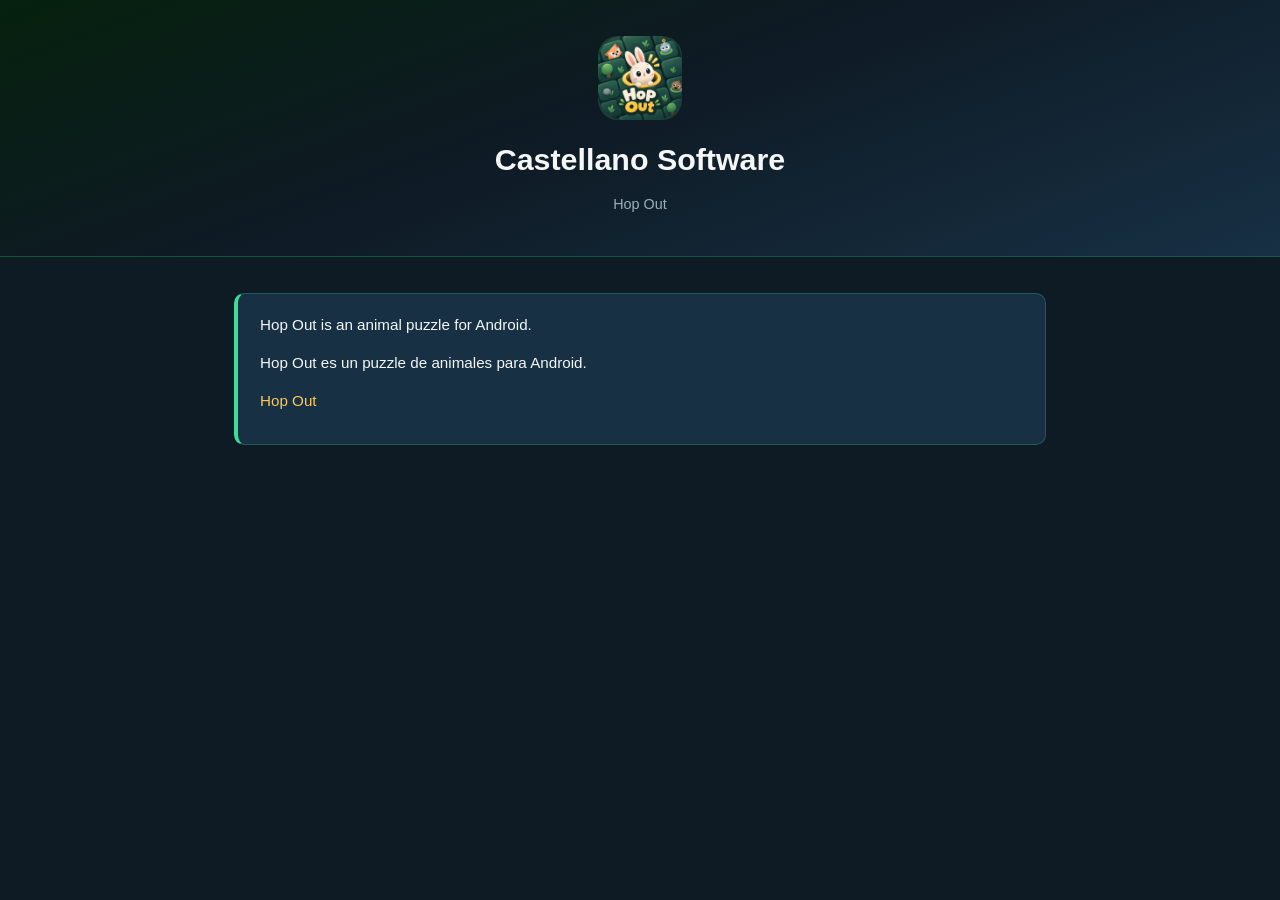
==== index.html @ d85f34c0 "Publish Hop Out pages on castellanosoftware.com. Co-authored-by: Cursor <cursoragent@cursor.com>" ====
<!doctype html>
<html lang="en">
<head>
  <meta charset="utf-8" />
  <meta name="viewport" content="width=device-width, initial-scale=1" />
  <title>Castellano Software</title>
  <link rel="stylesheet" href="style.css" />
</head>
<body>
  <header>
    <img src="icon.png" alt="Hop Out" />
    <h1>Castellano Software</h1>
    <p class="subtitle">Hop Out</p>
  </header>
  <main>
    <div class="card">
      <p>Hop Out is an animal puzzle for Android.</p>
      <p>Hop Out es un puzzle de animales para Android.</p>
      <p><a href="hop-out/">Hop Out</a></p>
    </div>
  </main>
</body>
</html>
---- style.css ----
* { box-sizing: border-box; margin: 0; padding: 0; }
body {
  font-family: 'Segoe UI', -apple-system, BlinkMacSystemFont, Roboto, Arial, sans-serif;
  background: #0E1A24;
  color: #9BB0BC;
  line-height: 1.7;
}
header {
  background: linear-gradient(160deg, #06210E 0%, #0E1A24 45%, #173044 100%);
  border-bottom: 1px solid rgba(61, 220, 151, 0.28);
  padding: 36px 24px 28px;
  text-align: center;
}
header img {
  width: 84px;
  height: 84px;
  border-radius: 20px;
  display: block;
  margin: 0 auto 14px;
}
header h1 {
  font-size: clamp(1.3rem, 4vw, 1.9rem);
  color: #F4F7F5;
  font-weight: 700;
}
header .subtitle { margin-top: 6px; color: #9BB0BC; font-size: .9rem; }
main { max-width: 860px; margin: 0 auto; padding: 36px 24px 80px; }
.card {
  background: #173044;
  border: 1px solid rgba(61, 220, 151, 0.25);
  border-left: 4px solid #3DDC97;
  border-radius: 10px;
  padding: 18px 22px;
  margin-bottom: 32px;
  color: #F4F7F5;
  font-size: .95rem;
}
nav {
  background: #173044;
  border: 1px solid rgba(61, 220, 151, 0.15);
  border-radius: 10px;
  padding: 16px 20px;
  margin-bottom: 36px;
  display: flex;
  flex-wrap: wrap;
  gap: 8px;
}
nav a {
  background: rgba(61, 220, 151, 0.1);
  border: 1px solid rgba(61, 220, 151, 0.28);
  color: #3DDC97;
  text-decoration: none;
  padding: 5px 12px;
  border-radius: 20px;
  font-size: .85rem;
  white-space: nowrap;
}
nav a:hover { background: rgba(61, 220, 151, 0.22); }
h2 {
  margin-top: 40px;
  margin-bottom: 16px;
  padding-left: 12px;
  border-left: 4px solid #FFC857;
  color: #F4F7F5;
  font-size: 1.15rem;
}
h3 { margin-top: 20px; margin-bottom: 8px; color: #3DDC97; font-size: .97rem; font-weight: 600; }
p { margin-bottom: 12px; font-size: .95rem; }
ul { padding-left: 20px; margin-bottom: 12px; }
ul li { margin-bottom: 4px; font-size: .95rem; }
.small { color: #6d8490; font-size: .82rem; margin-bottom: 24px; display: block; }
a { color: #FFC857; text-decoration: none; }
a:hover { text-decoration: underline; }
.support-block {
  background: #173044;
  border: 1px solid rgba(255, 200, 87, 0.25);
  border-left: 4px solid #FFC857;
  border-radius: 10px;
  padding: 18px 22px;
  margin-top: 28px;
  text-align: center;
}
.support-block p { margin: 0; font-size: .95rem; color: #F4F7F5; }
.support-block a { color: #FFC857; font-weight: 600; }
footer {
  text-align: center;
  padding: 24px;
  font-size: .8rem;
  color: #6d8490;
  background: #0E1A24;
  border-top: 1px solid rgba(61, 220, 151, 0.15);
}
footer a { color: #9BB0BC; margin: 0 8px; }
[dir="rtl"] ul { padding-left: 0; padding-right: 20px; }
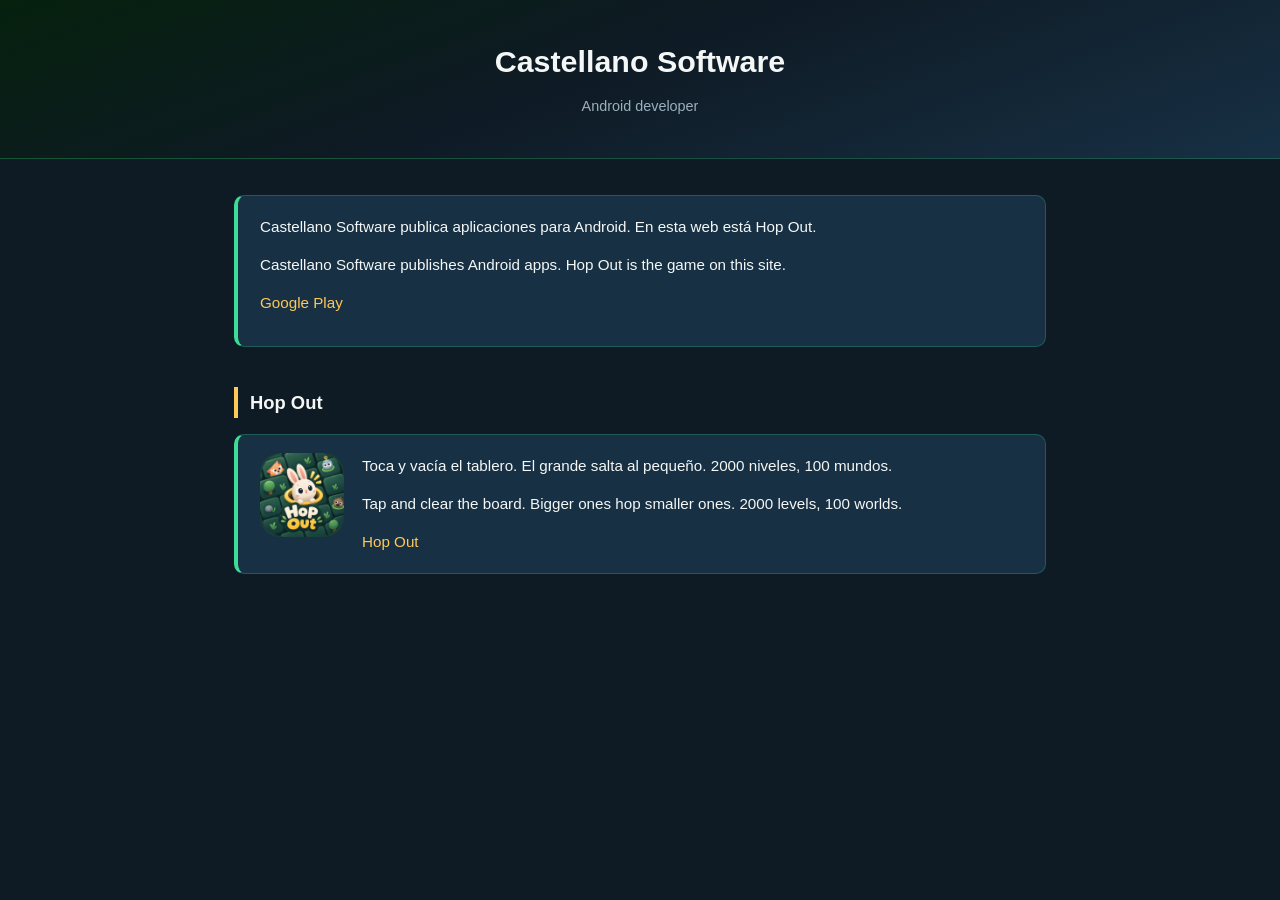
==== commit f3e4958a: "Give the studio homepage a Hop Out card and the Play developer profile. Co-authored-by: Cursor <curs" ====
--- a/index.html
+++ b/index.html
@@ -4,19 +4,29 @@
   <meta charset="utf-8" />
   <meta name="viewport" content="width=device-width, initial-scale=1" />
   <title>Castellano Software</title>
+  <meta name="description" content="Castellano Software publishes Android apps. Hop Out is an animal puzzle." />
   <link rel="stylesheet" href="style.css" />
 </head>
 <body>
   <header>
-    <img src="icon.png" alt="Hop Out" />
     <h1>Castellano Software</h1>
-    <p class="subtitle">Hop Out</p>
+    <p class="subtitle">Android developer</p>
   </header>
   <main>
     <div class="card">
-      <p>Hop Out is an animal puzzle for Android.</p>
-      <p>Hop Out es un puzzle de animales para Android.</p>
-      <p><a href="hop-out/">Hop Out</a></p>
+      <p>Castellano Software publica aplicaciones para Android. En esta web está Hop Out.</p>
+      <p>Castellano Software publishes Android apps. Hop Out is the game on this site.</p>
+      <p><a href="https://play.google.com/store/apps/dev?id=8781572297369936236">Google Play</a></p>
+    </div>
+
+    <h2>Hop Out</h2>
+    <div class="card app">
+      <img src="icon.png" alt="Hop Out" />
+      <div>
+        <p>Toca y vacía el tablero. El grande salta al pequeño. 2000 niveles, 100 mundos.</p>
+        <p>Tap and clear the board. Bigger ones hop smaller ones. 2000 levels, 100 worlds.</p>
+        <p><a href="hop-out/">Hop Out</a></p>
+      </div>
     </div>
   </main>
 </body>
--- a/style.css
+++ b/style.css
@@ -34,6 +34,21 @@
   margin-bottom: 32px;
   color: #F4F7F5;
   font-size: .95rem;
+}
+.app {
+  display: flex;
+  gap: 18px;
+  align-items: flex-start;
+}
+.app img {
+  width: 84px;
+  height: 84px;
+  border-radius: 20px;
+  flex: none;
+}
+.app p:last-child { margin-bottom: 0; }
+@media (max-width: 520px) {
+  .app { flex-direction: column; }
 }
 nav {
   background: #173044;
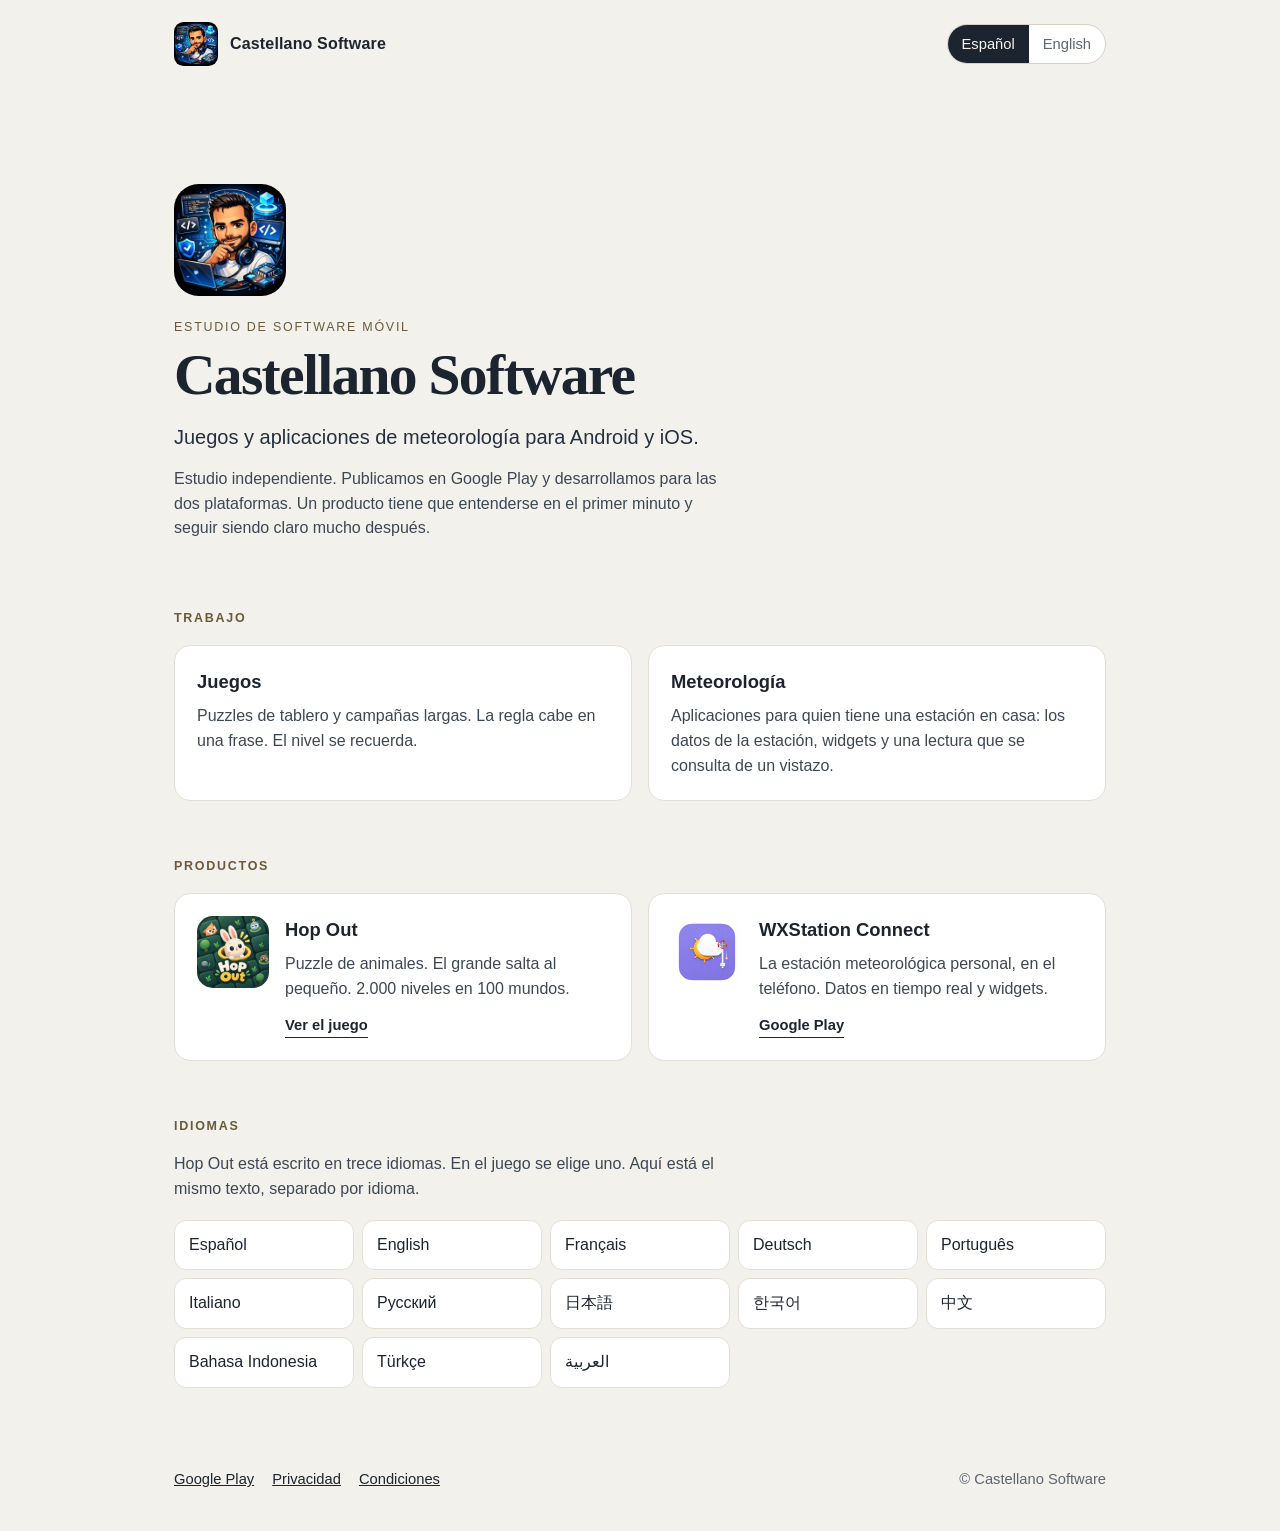
==== commit f691c7bb: "Present the studio as a games and weather practice, with the developer logo and a clear language swi" ====
--- a/index.html
+++ b/index.html
@@ -1,33 +1,130 @@
 <!doctype html>
-<html lang="en">
+<html lang="es">
 <head>
   <meta charset="utf-8" />
   <meta name="viewport" content="width=device-width, initial-scale=1" />
   <title>Castellano Software</title>
-  <meta name="description" content="Castellano Software publishes Android apps. Hop Out is an animal puzzle." />
+  <meta name="description" content="Estudio independiente de juegos y aplicaciones de meteorología para Android y iOS." />
   <link rel="stylesheet" href="style.css" />
 </head>
 <body>
-  <header>
-    <h1>Castellano Software</h1>
-    <p class="subtitle">Android developer</p>
+  <header class="bar">
+    <a class="brand" href="./">
+      <img src="logo.jpg" alt="" width="44" height="44" />
+      <span>Castellano Software</span>
+    </a>
+    <div class="lang" role="group" aria-label="Idioma">
+      <button type="button" data-set-lang="es">Español</button>
+      <button type="button" data-set-lang="en">English</button>
+    </div>
   </header>
+
   <main>
-    <div class="card">
-      <p>Castellano Software publica aplicaciones para Android. En esta web está Hop Out.</p>
-      <p>Castellano Software publishes Android apps. Hop Out is the game on this site.</p>
-      <p><a href="https://play.google.com/store/apps/dev?id=8781572297369936236">Google Play</a></p>
-    </div>
+    <section class="hero">
+      <img class="portrait" src="logo.jpg" alt="Castellano Software" width="112" height="112" />
+      <p class="kicker" lang="es">Estudio de software móvil</p>
+      <p class="kicker" lang="en">Mobile software studio</p>
+      <h1>Castellano Software</h1>
+      <p class="lead" lang="es">Juegos y aplicaciones de meteorología para Android y iOS.</p>
+      <p class="lead" lang="en">Games and weather applications for Android and iOS.</p>
+      <p class="prose" lang="es">Estudio independiente. Publicamos en Google Play y desarrollamos para las dos plataformas. Un producto tiene que entenderse en el primer minuto y seguir siendo claro mucho después.</p>
+      <p class="prose" lang="en">An independent studio. We publish on Google Play and we build for both platforms. A product has to be clear in the first minute, and still clear long after that.</p>
+    </section>
 
-    <h2>Hop Out</h2>
-    <div class="card app">
-      <img src="icon.png" alt="Hop Out" />
-      <div>
-        <p>Toca y vacía el tablero. El grande salta al pequeño. 2000 niveles, 100 mundos.</p>
-        <p>Tap and clear the board. Bigger ones hop smaller ones. 2000 levels, 100 worlds.</p>
-        <p><a href="hop-out/">Hop Out</a></p>
+    <section>
+      <h2 lang="es">Trabajo</h2>
+      <h2 lang="en">Work</h2>
+      <div class="split">
+        <article>
+          <h3 lang="es">Juegos</h3>
+          <h3 lang="en">Games</h3>
+          <p lang="es">Puzzles de tablero y campañas largas. La regla cabe en una frase. El nivel se recuerda.</p>
+          <p lang="en">Board puzzles and long campaigns. The rule fits in one sentence. The level stays with you.</p>
+        </article>
+        <article>
+          <h3 lang="es">Meteorología</h3>
+          <h3 lang="en">Weather</h3>
+          <p lang="es">Aplicaciones para quien tiene una estación en casa: los datos de la estación, widgets y una lectura que se consulta de un vistazo.</p>
+          <p lang="en">Applications for a home weather station: the station’s own data, widgets, and a reading you can take in at a glance.</p>
+        </article>
       </div>
-    </div>
+    </section>
+
+    <section>
+      <h2 lang="es">Productos</h2>
+      <h2 lang="en">Products</h2>
+      <div class="products">
+        <a class="product" href="hop-out/">
+          <img src="icon.png" alt="" width="72" height="72" />
+          <div>
+            <h3>Hop Out</h3>
+            <p lang="es">Puzzle de animales. El grande salta al pequeño. 2.000 niveles en 100 mundos.</p>
+            <p lang="en">An animal puzzle. Bigger ones hop smaller ones. 2,000 levels in 100 worlds.</p>
+            <span class="more" lang="es">Ver el juego</span>
+            <span class="more" lang="en">See the game</span>
+          </div>
+        </a>
+        <a class="product" href="https://play.google.com/store/apps/details?id=com.ignaciocastellano.estacionmeteorologica">
+          <img src="wxstation.png" alt="" width="72" height="72" />
+          <div>
+            <h3>WXStation Connect</h3>
+            <p lang="es">La estación meteorológica personal, en el teléfono. Datos en tiempo real y widgets.</p>
+            <p lang="en">Your personal weather station, on the phone. Live data and widgets.</p>
+            <span class="more">Google Play</span>
+          </div>
+        </a>
+      </div>
+    </section>
+
+    <section>
+      <h2 lang="es">Idiomas</h2>
+      <h2 lang="en">Languages</h2>
+      <p class="prose" lang="es">Hop Out está escrito en trece idiomas. En el juego se elige uno. Aquí está el mismo texto, separado por idioma.</p>
+      <p class="prose" lang="en">Hop Out is written in thirteen languages. The game uses one of them. The same text is here, one language at a time.</p>
+      <ul class="langs">
+        <li><a href="hop-out/#es">Español</a></li>
+        <li><a href="hop-out/#en">English</a></li>
+        <li><a href="hop-out/#fr">Français</a></li>
+        <li><a href="hop-out/#de">Deutsch</a></li>
+        <li><a href="hop-out/#pt">Português</a></li>
+        <li><a href="hop-out/#it">Italiano</a></li>
+        <li><a href="hop-out/#ru">Русский</a></li>
+        <li><a href="hop-out/#ja">日本語</a></li>
+        <li><a href="hop-out/#ko">한국어</a></li>
+        <li><a href="hop-out/#zh">中文</a></li>
+        <li><a href="hop-out/#id">Bahasa Indonesia</a></li>
+        <li><a href="hop-out/#tr">Türkçe</a></li>
+        <li><a href="hop-out/#ar">العربية</a></li>
+      </ul>
+    </section>
   </main>
+
+  <footer>
+    <a href="https://play.google.com/store/apps/dev?id=8781572297369936236">Google Play</a>
+    <a href="hop-out/privacy/">
+      <span lang="es">Privacidad</span>
+      <span lang="en">Privacy</span>
+    </a>
+    <a href="hop-out/terms/">
+      <span lang="es">Condiciones</span>
+      <span lang="en">Terms</span>
+    </a>
+    <p>© Castellano Software</p>
+  </footer>
+
+  <script>
+    (function () {
+      var key = 'cs-lang';
+      var saved = localStorage.getItem(key);
+      if (saved === 'en' || saved === 'es') document.documentElement.lang = saved;
+      document.querySelectorAll('[data-set-lang]').forEach(function (btn) {
+        btn.addEventListener('click', function () {
+          var lang = btn.getAttribute('data-set-lang');
+          document.documentElement.lang = lang;
+          localStorage.setItem(key, lang);
+        });
+      });
+    })();
+  </script>
 </body>
 </html>
--- a/style.css
+++ b/style.css
@@ -1,109 +1,190 @@
 * { box-sizing: border-box; margin: 0; padding: 0; }
+
+html { scroll-behavior: smooth; }
+
 body {
-  font-family: 'Segoe UI', -apple-system, BlinkMacSystemFont, Roboto, Arial, sans-serif;
-  background: #0E1A24;
-  color: #9BB0BC;
-  line-height: 1.7;
+  font-family: "Avenir Next", "Segoe UI", sans-serif;
+  background: #f3f1ec;
+  color: #1c2430;
+  line-height: 1.55;
+  min-height: 100vh;
 }
-header {
-  background: linear-gradient(160deg, #06210E 0%, #0E1A24 45%, #173044 100%);
-  border-bottom: 1px solid rgba(61, 220, 151, 0.28);
-  padding: 36px 24px 28px;
-  text-align: center;
+
+html[lang="es"] [lang="en"] { display: none; }
+html[lang="en"] [lang="es"] { display: none; }
+
+a { color: inherit; }
+
+.bar {
+  display: flex;
+  align-items: center;
+  justify-content: space-between;
+  gap: 16px;
+  max-width: 980px;
+  margin: 0 auto;
+  padding: 22px 24px;
 }
-header img {
-  width: 84px;
-  height: 84px;
-  border-radius: 20px;
+
+.brand {
+  display: flex;
+  align-items: center;
+  gap: 12px;
+  text-decoration: none;
+  font-weight: 600;
+  letter-spacing: 0.01em;
+}
+
+.brand img,
+.portrait,
+.product img {
+  border-radius: 22%;
+  object-fit: cover;
   display: block;
-  margin: 0 auto 14px;
 }
-header h1 {
-  font-size: clamp(1.3rem, 4vw, 1.9rem);
-  color: #F4F7F5;
-  font-weight: 700;
+
+.lang {
+  display: flex;
+  border: 1px solid #d5d0c6;
+  border-radius: 999px;
+  overflow: hidden;
+  background: #fff;
 }
-header .subtitle { margin-top: 6px; color: #9BB0BC; font-size: .9rem; }
-main { max-width: 860px; margin: 0 auto; padding: 36px 24px 80px; }
-.card {
-  background: #173044;
-  border: 1px solid rgba(61, 220, 151, 0.25);
-  border-left: 4px solid #3DDC97;
-  border-radius: 10px;
-  padding: 18px 22px;
-  margin-bottom: 32px;
-  color: #F4F7F5;
-  font-size: .95rem;
+
+.lang button {
+  appearance: none;
+  border: 0;
+  background: transparent;
+  color: #5c6570;
+  font: inherit;
+  font-size: 0.92rem;
+  padding: 8px 14px;
+  cursor: pointer;
 }
-.app {
+
+html[lang="es"] [data-set-lang="es"],
+html[lang="en"] [data-set-lang="en"] {
+  background: #1c2430;
+  color: #f7f4ee;
+}
+
+main {
+  max-width: 980px;
+  margin: 0 auto;
+  padding: 12px 24px 72px;
+}
+
+.hero { padding: 28px 0 12px; max-width: 640px; }
+
+.portrait { margin-bottom: 22px; }
+
+.kicker {
+  font-size: 0.78rem;
+  letter-spacing: 0.14em;
+  text-transform: uppercase;
+  color: #6a5a3a;
+  margin-bottom: 8px;
+}
+
+h1 {
+  font-family: Palatino, "Palatino Linotype", "Iowan Old Style", Georgia, serif;
+  font-size: clamp(2.4rem, 6vw, 3.6rem);
+  font-weight: 600;
+  letter-spacing: -0.03em;
+  line-height: 1.05;
+}
+
+.lead {
+  margin-top: 16px;
+  font-size: 1.25rem;
+  color: #243041;
+}
+
+.prose {
+  margin-top: 14px;
+  color: #3d4754;
+  max-width: 62ch;
+}
+
+section { margin-top: 56px; }
+
+h2 {
+  font-size: 0.78rem;
+  letter-spacing: 0.14em;
+  text-transform: uppercase;
+  color: #6a5a3a;
+  margin-bottom: 16px;
+}
+
+.split, .products {
+  display: grid;
+  grid-template-columns: 1fr 1fr;
+  gap: 16px;
+}
+
+article, .product {
+  background: #fff;
+  border: 1px solid #e4dfd6;
+  border-radius: 16px;
+  padding: 22px;
+}
+
+h3 { font-size: 1.15rem; margin-bottom: 8px; }
+
+article p, .product p { color: #3d4754; }
+
+.product {
   display: flex;
-  gap: 18px;
+  gap: 16px;
+  text-decoration: none;
   align-items: flex-start;
 }
-.app img {
-  width: 84px;
-  height: 84px;
-  border-radius: 20px;
-  flex: none;
+
+.product:hover { border-color: #1c2430; }
+
+.more {
+  display: inline-block;
+  margin-top: 12px;
+  font-size: 0.92rem;
+  font-weight: 600;
+  border-bottom: 1px solid #1c2430;
 }
-.app p:last-child { margin-bottom: 0; }
-@media (max-width: 520px) {
-  .app { flex-direction: column; }
+
+.langs {
+  list-style: none;
+  display: grid;
+  grid-template-columns: repeat(auto-fill, minmax(150px, 1fr));
+  gap: 8px;
+  margin-top: 18px;
 }
-nav {
-  background: #173044;
-  border: 1px solid rgba(61, 220, 151, 0.15);
-  border-radius: 10px;
-  padding: 16px 20px;
-  margin-bottom: 36px;
+
+.langs a {
+  display: block;
+  background: #fff;
+  border: 1px solid #e4dfd6;
+  border-radius: 12px;
+  padding: 12px 14px;
+  text-decoration: none;
+}
+
+.langs a:hover { border-color: #1c2430; }
+
+footer {
+  max-width: 980px;
+  margin: 0 auto;
+  padding: 8px 24px 40px;
   display: flex;
   flex-wrap: wrap;
-  gap: 8px;
+  gap: 8px 18px;
+  align-items: center;
+  color: #5c6570;
+  font-size: 0.92rem;
 }
-nav a {
-  background: rgba(61, 220, 151, 0.1);
-  border: 1px solid rgba(61, 220, 151, 0.28);
-  color: #3DDC97;
-  text-decoration: none;
-  padding: 5px 12px;
-  border-radius: 20px;
-  font-size: .85rem;
-  white-space: nowrap;
+
+footer a { color: #1c2430; }
+
+footer p { margin-left: auto; }
+
+@media (max-width: 720px) {
+  .split, .products { grid-template-columns: 1fr; }
+  footer p { margin-left: 0; }
 }
-nav a:hover { background: rgba(61, 220, 151, 0.22); }
-h2 {
-  margin-top: 40px;
-  margin-bottom: 16px;
-  padding-left: 12px;
-  border-left: 4px solid #FFC857;
-  color: #F4F7F5;
-  font-size: 1.15rem;
-}
-h3 { margin-top: 20px; margin-bottom: 8px; color: #3DDC97; font-size: .97rem; font-weight: 600; }
-p { margin-bottom: 12px; font-size: .95rem; }
-ul { padding-left: 20px; margin-bottom: 12px; }
-ul li { margin-bottom: 4px; font-size: .95rem; }
-.small { color: #6d8490; font-size: .82rem; margin-bottom: 24px; display: block; }
-a { color: #FFC857; text-decoration: none; }
-a:hover { text-decoration: underline; }
-.support-block {
-  background: #173044;
-  border: 1px solid rgba(255, 200, 87, 0.25);
-  border-left: 4px solid #FFC857;
-  border-radius: 10px;
-  padding: 18px 22px;
-  margin-top: 28px;
-  text-align: center;
-}
-.support-block p { margin: 0; font-size: .95rem; color: #F4F7F5; }
-.support-block a { color: #FFC857; font-weight: 600; }
-footer {
-  text-align: center;
-  padding: 24px;
-  font-size: .8rem;
-  color: #6d8490;
-  background: #0E1A24;
-  border-top: 1px solid rgba(61, 220, 151, 0.15);
-}
-footer a { color: #9BB0BC; margin: 0 8px; }
-[dir="rtl"] ul { padding-left: 0; padding-right: 20px; }
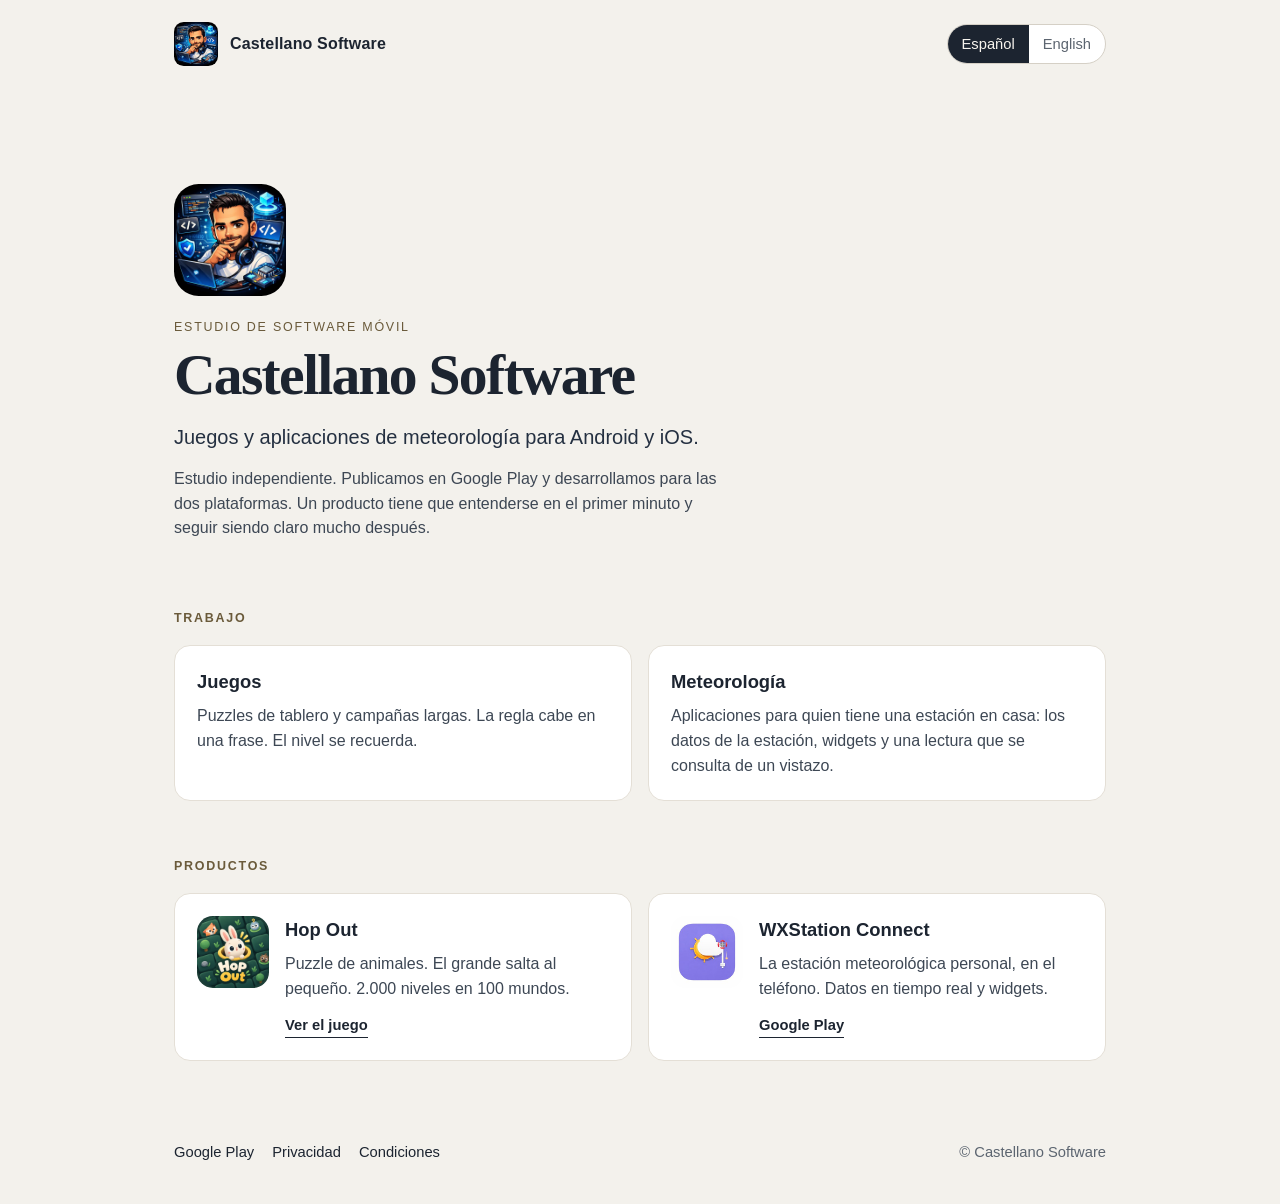
==== commit 3f780ecd: "Show the studio site in one language at a time." ====
--- a/index.html
+++ b/index.html
@@ -5,7 +5,16 @@
   <meta name="viewport" content="width=device-width, initial-scale=1" />
   <title>Castellano Software</title>
   <meta name="description" content="Estudio independiente de juegos y aplicaciones de meteorología para Android y iOS." />
-  <link rel="stylesheet" href="style.css" />
+  <link rel="stylesheet" href="style.css?v=5" />
+  <style>
+    .sheet { display: none !important; }
+    #es:target, #en:target { display: block !important; }
+    body:not(:has(:target)) #es { display: block !important; }
+    body:has(#en:target) a[href="#es"],
+    body:not(:has(#en:target)) a[href="#en"] { background: transparent; color: #5c6570; }
+    body:has(#en:target) a[href="#en"],
+    body:not(:has(#en:target)) a[href="#es"] { background: #1c2430; color: #f7f4ee; }
+  </style>
 </head>
 <body>
   <header class="bar">
@@ -13,118 +22,114 @@
       <img src="logo.jpg" alt="" width="44" height="44" />
       <span>Castellano Software</span>
     </a>
-    <div class="lang" role="group" aria-label="Idioma">
-      <button type="button" data-set-lang="es">Español</button>
-      <button type="button" data-set-lang="en">English</button>
-    </div>
+    <nav class="lang" aria-label="Idioma">
+      <a href="#es">Español</a>
+      <a href="#en">English</a>
+    </nav>
   </header>
 
-  <main>
-    <section class="hero">
-      <img class="portrait" src="logo.jpg" alt="Castellano Software" width="112" height="112" />
-      <p class="kicker" lang="es">Estudio de software móvil</p>
-      <p class="kicker" lang="en">Mobile software studio</p>
-      <h1>Castellano Software</h1>
-      <p class="lead" lang="es">Juegos y aplicaciones de meteorología para Android y iOS.</p>
-      <p class="lead" lang="en">Games and weather applications for Android and iOS.</p>
-      <p class="prose" lang="es">Estudio independiente. Publicamos en Google Play y desarrollamos para las dos plataformas. Un producto tiene que entenderse en el primer minuto y seguir siendo claro mucho después.</p>
-      <p class="prose" lang="en">An independent studio. We publish on Google Play and we build for both platforms. A product has to be clear in the first minute, and still clear long after that.</p>
-    </section>
+  <div id="es" class="sheet">
+    <main>
+      <section class="hero">
+        <img class="portrait" src="logo.jpg" alt="Castellano Software" width="112" height="112" />
+        <p class="kicker">Estudio de software móvil</p>
+        <h1>Castellano Software</h1>
+        <p class="lead">Juegos y aplicaciones de meteorología para Android y iOS.</p>
+        <p class="prose">Estudio independiente. Publicamos en Google Play y desarrollamos para las dos plataformas. Un producto tiene que entenderse en el primer minuto y seguir siendo claro mucho después.</p>
+      </section>
+      <section>
+        <h2>Trabajo</h2>
+        <div class="split">
+          <article>
+            <h3>Juegos</h3>
+            <p>Puzzles de tablero y campañas largas. La regla cabe en una frase. El nivel se recuerda.</p>
+          </article>
+          <article>
+            <h3>Meteorología</h3>
+            <p>Aplicaciones para quien tiene una estación en casa: los datos de la estación, widgets y una lectura que se consulta de un vistazo.</p>
+          </article>
+        </div>
+      </section>
+      <section>
+        <h2>Productos</h2>
+        <div class="products">
+          <a class="product" href="hop-out/">
+            <img src="icon.png" alt="" width="72" height="72" />
+            <div>
+              <h3>Hop Out</h3>
+              <p>Puzzle de animales. El grande salta al pequeño. 2.000 niveles en 100 mundos.</p>
+              <span class="more">Ver el juego</span>
+            </div>
+          </a>
+          <a class="product" href="https://play.google.com/store/apps/details?id=com.ignaciocastellano.estacionmeteorologica">
+            <img src="wxstation.png" alt="" width="72" height="72" />
+            <div>
+              <h3>WXStation Connect</h3>
+              <p>La estación meteorológica personal, en el teléfono. Datos en tiempo real y widgets.</p>
+              <span class="more">Google Play</span>
+            </div>
+          </a>
+        </div>
+      </section>
+    </main>
+    <footer>
+      <a href="https://play.google.com/store/apps/dev?id=8781572297369936236">Google Play</a>
+      <a href="hop-out/privacy/">Privacidad</a>
+      <a href="hop-out/terms/">Condiciones</a>
+      <p>© Castellano Software</p>
+    </footer>
+  </div>
 
-    <section>
-      <h2 lang="es">Trabajo</h2>
-      <h2 lang="en">Work</h2>
-      <div class="split">
-        <article>
-          <h3 lang="es">Juegos</h3>
-          <h3 lang="en">Games</h3>
-          <p lang="es">Puzzles de tablero y campañas largas. La regla cabe en una frase. El nivel se recuerda.</p>
-          <p lang="en">Board puzzles and long campaigns. The rule fits in one sentence. The level stays with you.</p>
-        </article>
-        <article>
-          <h3 lang="es">Meteorología</h3>
-          <h3 lang="en">Weather</h3>
-          <p lang="es">Aplicaciones para quien tiene una estación en casa: los datos de la estación, widgets y una lectura que se consulta de un vistazo.</p>
-          <p lang="en">Applications for a home weather station: the station’s own data, widgets, and a reading you can take in at a glance.</p>
-        </article>
-      </div>
-    </section>
-
-    <section>
-      <h2 lang="es">Productos</h2>
-      <h2 lang="en">Products</h2>
-      <div class="products">
-        <a class="product" href="hop-out/">
-          <img src="icon.png" alt="" width="72" height="72" />
-          <div>
-            <h3>Hop Out</h3>
-            <p lang="es">Puzzle de animales. El grande salta al pequeño. 2.000 niveles en 100 mundos.</p>
-            <p lang="en">An animal puzzle. Bigger ones hop smaller ones. 2,000 levels in 100 worlds.</p>
-            <span class="more" lang="es">Ver el juego</span>
-            <span class="more" lang="en">See the game</span>
-          </div>
-        </a>
-        <a class="product" href="https://play.google.com/store/apps/details?id=com.ignaciocastellano.estacionmeteorologica">
-          <img src="wxstation.png" alt="" width="72" height="72" />
-          <div>
-            <h3>WXStation Connect</h3>
-            <p lang="es">La estación meteorológica personal, en el teléfono. Datos en tiempo real y widgets.</p>
-            <p lang="en">Your personal weather station, on the phone. Live data and widgets.</p>
-            <span class="more">Google Play</span>
-          </div>
-        </a>
-      </div>
-    </section>
-
-    <section>
-      <h2 lang="es">Idiomas</h2>
-      <h2 lang="en">Languages</h2>
-      <p class="prose" lang="es">Hop Out está escrito en trece idiomas. En el juego se elige uno. Aquí está el mismo texto, separado por idioma.</p>
-      <p class="prose" lang="en">Hop Out is written in thirteen languages. The game uses one of them. The same text is here, one language at a time.</p>
-      <ul class="langs">
-        <li><a href="hop-out/#es">Español</a></li>
-        <li><a href="hop-out/#en">English</a></li>
-        <li><a href="hop-out/#fr">Français</a></li>
-        <li><a href="hop-out/#de">Deutsch</a></li>
-        <li><a href="hop-out/#pt">Português</a></li>
-        <li><a href="hop-out/#it">Italiano</a></li>
-        <li><a href="hop-out/#ru">Русский</a></li>
-        <li><a href="hop-out/#ja">日本語</a></li>
-        <li><a href="hop-out/#ko">한국어</a></li>
-        <li><a href="hop-out/#zh">中文</a></li>
-        <li><a href="hop-out/#id">Bahasa Indonesia</a></li>
-        <li><a href="hop-out/#tr">Türkçe</a></li>
-        <li><a href="hop-out/#ar">العربية</a></li>
-      </ul>
-    </section>
-  </main>
-
-  <footer>
-    <a href="https://play.google.com/store/apps/dev?id=8781572297369936236">Google Play</a>
-    <a href="hop-out/privacy/">
-      <span lang="es">Privacidad</span>
-      <span lang="en">Privacy</span>
-    </a>
-    <a href="hop-out/terms/">
-      <span lang="es">Condiciones</span>
-      <span lang="en">Terms</span>
-    </a>
-    <p>© Castellano Software</p>
-  </footer>
-
-  <script>
-    (function () {
-      var key = 'cs-lang';
-      var saved = localStorage.getItem(key);
-      if (saved === 'en' || saved === 'es') document.documentElement.lang = saved;
-      document.querySelectorAll('[data-set-lang]').forEach(function (btn) {
-        btn.addEventListener('click', function () {
-          var lang = btn.getAttribute('data-set-lang');
-          document.documentElement.lang = lang;
-          localStorage.setItem(key, lang);
-        });
-      });
-    })();
-  </script>
+  <div id="en" class="sheet">
+    <main>
+      <section class="hero">
+        <img class="portrait" src="logo.jpg" alt="Castellano Software" width="112" height="112" />
+        <p class="kicker">Mobile software studio</p>
+        <h1>Castellano Software</h1>
+        <p class="lead">Games and weather applications for Android and iOS.</p>
+        <p class="prose">An independent studio. We publish on Google Play and we build for both platforms. A product has to be clear in the first minute, and still clear long after that.</p>
+      </section>
+      <section>
+        <h2>Work</h2>
+        <div class="split">
+          <article>
+            <h3>Games</h3>
+            <p>Board puzzles and long campaigns. The rule fits in one sentence. The level stays with you.</p>
+          </article>
+          <article>
+            <h3>Weather</h3>
+            <p>Applications for a home weather station: the station’s own data, widgets, and a reading you can take in at a glance.</p>
+          </article>
+        </div>
+      </section>
+      <section>
+        <h2>Products</h2>
+        <div class="products">
+          <a class="product" href="hop-out/">
+            <img src="icon.png" alt="" width="72" height="72" />
+            <div>
+              <h3>Hop Out</h3>
+              <p>An animal puzzle. Bigger ones hop smaller ones. 2,000 levels in 100 worlds.</p>
+              <span class="more">See the game</span>
+            </div>
+          </a>
+          <a class="product" href="https://play.google.com/store/apps/details?id=com.ignaciocastellano.estacionmeteorologica">
+            <img src="wxstation.png" alt="" width="72" height="72" />
+            <div>
+              <h3>WXStation Connect</h3>
+              <p>Your personal weather station, on the phone. Live data and widgets.</p>
+              <span class="more">Google Play</span>
+            </div>
+          </a>
+        </div>
+      </section>
+    </main>
+    <footer>
+      <a href="https://play.google.com/store/apps/dev?id=8781572297369936236">Google Play</a>
+      <a href="hop-out/privacy/">Privacy</a>
+      <a href="hop-out/terms/">Terms</a>
+      <p>© Castellano Software</p>
+    </footer>
+  </div>
 </body>
 </html>
--- a/style.css
+++ b/style.css
@@ -10,10 +10,7 @@
   min-height: 100vh;
 }
 
-html[lang="es"] [lang="en"] { display: none; }
-html[lang="en"] [lang="es"] { display: none; }
-
-a { color: inherit; }
+a { color: inherit; text-decoration: none; }
 
 .bar {
   display: flex;
@@ -50,21 +47,10 @@
   background: #fff;
 }
 
-.lang button {
-  appearance: none;
-  border: 0;
-  background: transparent;
+.lang a {
   color: #5c6570;
-  font: inherit;
   font-size: 0.92rem;
   padding: 8px 14px;
-  cursor: pointer;
-}
-
-html[lang="es"] [data-set-lang="es"],
-html[lang="en"] [data-set-lang="en"] {
-  background: #1c2430;
-  color: #f7f4ee;
 }
 
 main {
@@ -149,25 +135,6 @@
   border-bottom: 1px solid #1c2430;
 }
 
-.langs {
-  list-style: none;
-  display: grid;
-  grid-template-columns: repeat(auto-fill, minmax(150px, 1fr));
-  gap: 8px;
-  margin-top: 18px;
-}
-
-.langs a {
-  display: block;
-  background: #fff;
-  border: 1px solid #e4dfd6;
-  border-radius: 12px;
-  padding: 12px 14px;
-  text-decoration: none;
-}
-
-.langs a:hover { border-color: #1c2430; }
-
 footer {
   max-width: 980px;
   margin: 0 auto;
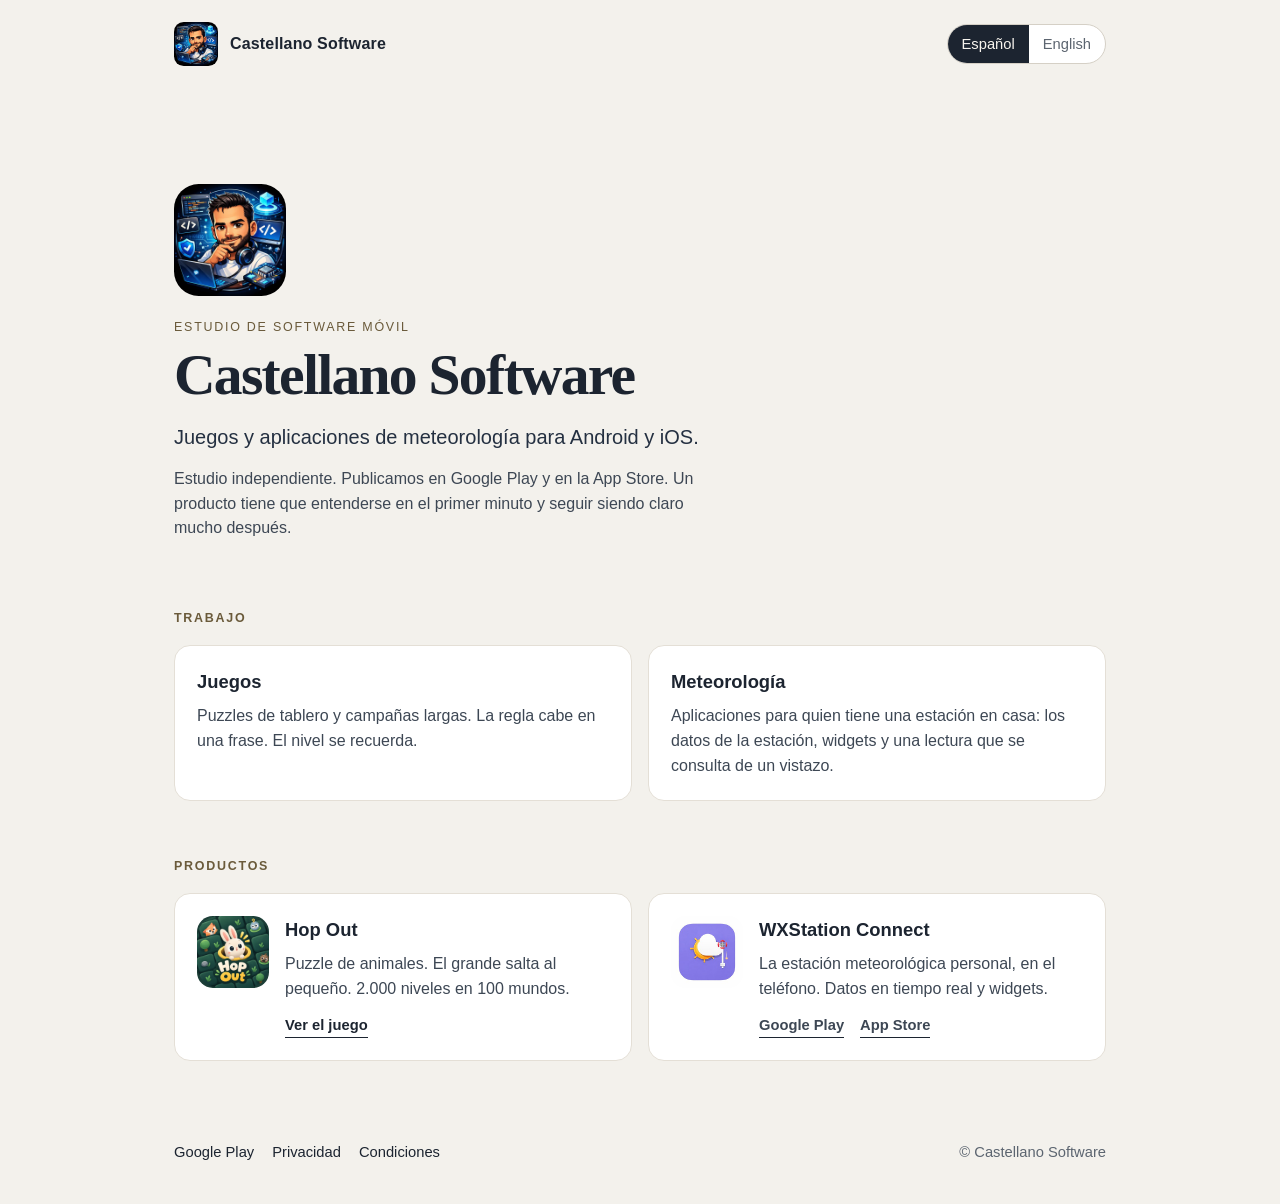
==== commit 5713507e: "Say the studio publishes on Google Play and the App Store, and link WXStation Connect to both." ====
--- a/index.html
+++ b/index.html
@@ -5,7 +5,7 @@
   <meta name="viewport" content="width=device-width, initial-scale=1" />
   <title>Castellano Software</title>
   <meta name="description" content="Estudio independiente de juegos y aplicaciones de meteorología para Android y iOS." />
-  <link rel="stylesheet" href="style.css?v=5" />
+  <link rel="stylesheet" href="style.css?v=6" />
   <style>
     .sheet { display: none !important; }
     #es:target, #en:target { display: block !important; }
@@ -35,7 +35,7 @@
         <p class="kicker">Estudio de software móvil</p>
         <h1>Castellano Software</h1>
         <p class="lead">Juegos y aplicaciones de meteorología para Android y iOS.</p>
-        <p class="prose">Estudio independiente. Publicamos en Google Play y desarrollamos para las dos plataformas. Un producto tiene que entenderse en el primer minuto y seguir siendo claro mucho después.</p>
+        <p class="prose">Estudio independiente. Publicamos en Google Play y en la App Store. Un producto tiene que entenderse en el primer minuto y seguir siendo claro mucho después.</p>
       </section>
       <section>
         <h2>Trabajo</h2>
@@ -61,14 +61,17 @@
               <span class="more">Ver el juego</span>
             </div>
           </a>
-          <a class="product" href="https://play.google.com/store/apps/details?id=com.ignaciocastellano.estacionmeteorologica">
+          <div class="product">
             <img src="wxstation.png" alt="" width="72" height="72" />
             <div>
               <h3>WXStation Connect</h3>
               <p>La estación meteorológica personal, en el teléfono. Datos en tiempo real y widgets.</p>
-              <span class="more">Google Play</span>
+              <p class="stores">
+                <a class="more" href="https://play.google.com/store/apps/details?id=com.ignaciocastellano.estacionmeteorologica">Google Play</a>
+                <a class="more" href="https://apps.apple.com/app/wxstation-connect/id6780452917">App Store</a>
+              </p>
             </div>
-          </a>
+          </div>
         </div>
       </section>
     </main>
@@ -87,7 +90,7 @@
         <p class="kicker">Mobile software studio</p>
         <h1>Castellano Software</h1>
         <p class="lead">Games and weather applications for Android and iOS.</p>
-        <p class="prose">An independent studio. We publish on Google Play and we build for both platforms. A product has to be clear in the first minute, and still clear long after that.</p>
+        <p class="prose">An independent studio. We publish on Google Play and the App Store. A product has to be clear in the first minute, and still clear long after that.</p>
       </section>
       <section>
         <h2>Work</h2>
@@ -113,14 +116,17 @@
               <span class="more">See the game</span>
             </div>
           </a>
-          <a class="product" href="https://play.google.com/store/apps/details?id=com.ignaciocastellano.estacionmeteorologica">
+          <div class="product">
             <img src="wxstation.png" alt="" width="72" height="72" />
             <div>
               <h3>WXStation Connect</h3>
               <p>Your personal weather station, on the phone. Live data and widgets.</p>
-              <span class="more">Google Play</span>
+              <p class="stores">
+                <a class="more" href="https://play.google.com/store/apps/details?id=com.ignaciocastellano.estacionmeteorologica">Google Play</a>
+                <a class="more" href="https://apps.apple.com/app/wxstation-connect/id6780452917">App Store</a>
+              </p>
             </div>
-          </a>
+          </div>
         </div>
       </section>
     </main>
--- a/style.css
+++ b/style.css
@@ -135,6 +135,15 @@
   border-bottom: 1px solid #1c2430;
 }
 
+.stores {
+  display: flex;
+  flex-wrap: wrap;
+  gap: 16px;
+  margin-top: 12px;
+}
+
+.stores .more { margin-top: 0; }
+
 footer {
   max-width: 980px;
   margin: 0 auto;
